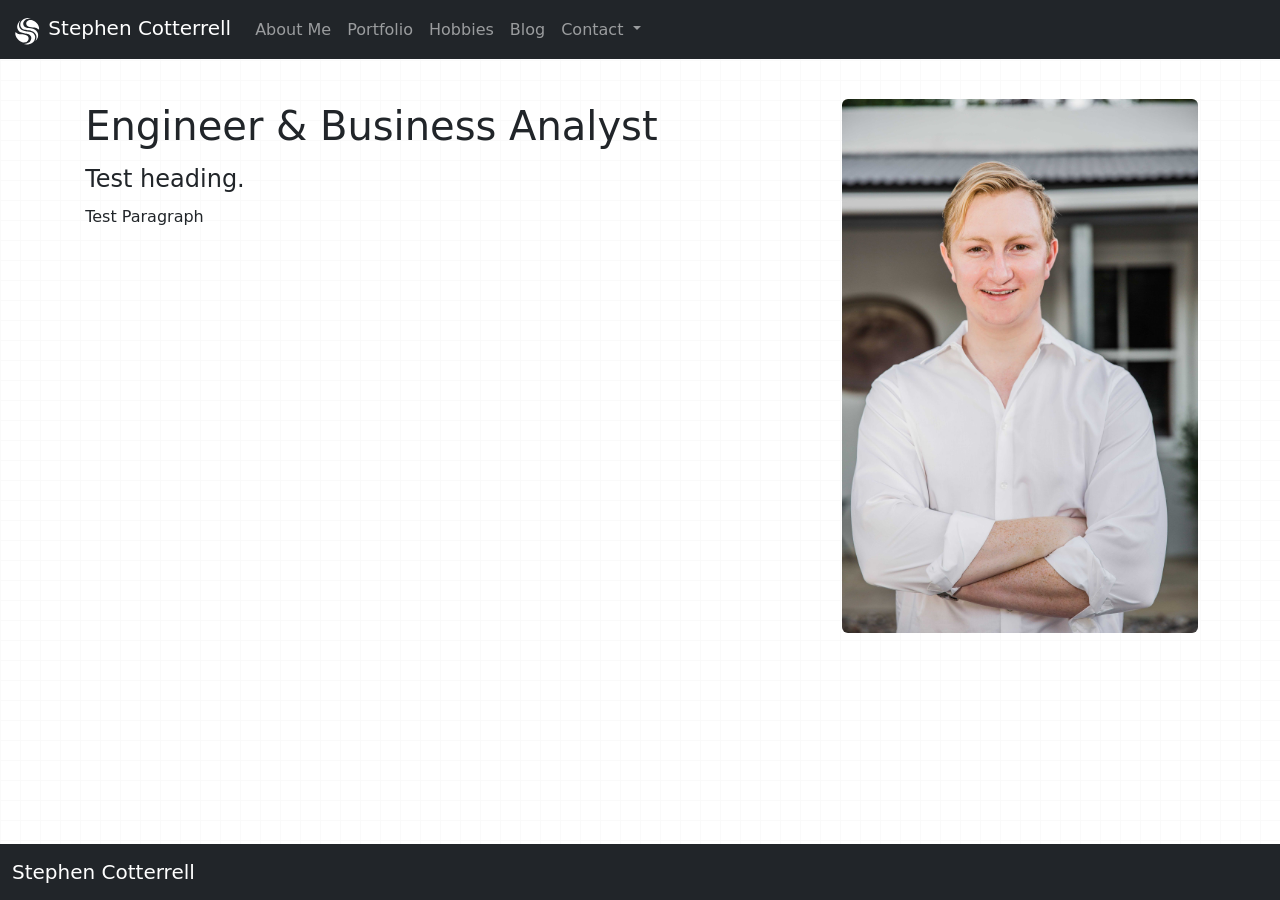
==== about.html @ fbc2c131 "Added about.html page" ====
<!DOCTYPE html>

<html lang="en">
    <head>
      <link href="https://cdn.jsdelivr.net/npm/bootstrap@5.2.3/dist/css/bootstrap.min.css" rel="stylesheet" integrity="sha384-rbsA2VBKQhggwzxH7pPCaAqO46MgnOM80zW1RWuH61DGLwZJEdK2Kadq2F9CUG65" crossorigin="anonymous">
      <link rel="icon" type="image/svg+xlm" sizes="32x32" href="/images/logoblack.svg">
      <script src="https://cdn.jsdelivr.net/npm/bootstrap@5.2.3/dist/js/bootstrap.bundle.min.js" integrity="sha384-kenU1KFdBIe4zVF0s0G1M5b4hcpxyD9F7jL+jjXkk+Q2h455rYXK/7HAuoJl+0I4" crossorigin="anonymous"></script>
      <link href="styles.css" rel="stylesheet">
      <meta name="viewport" content="width=device-width, initial-scale=1">
      <title>Stephen Cotterrell</title>
    </head>

    <body>
    <nav class="navbar navbar-dark sticky-top navbar-expand-lg bg-dark">
        <div class="container-fluid">
          <a class="navbar-brand" href="#">
          <img src="images/logowhite.svg" alt="Logo" width="30" height="30" class="d-inline-block align-text-top">
          Stephen Cotterrell
        </a>
          <button class="navbar-toggler" type="button" data-bs-toggle="collapse" data-bs-target="#navbarNav" aria-controls="navbarNav" aria-expanded="false" aria-label="Toggle navigation">
            <span class="navbar-toggler-icon"></span>
          </button>
          <div class="collapse navbar-collapse" id="navbarNav">
            <ul class="navbar-nav me-auto mb-2 mb-lg-0">
            <li class="nav-item">
                <a class="nav-link" href="/about.html">About Me</a>
              </li>
              <li class="nav-item">
                <a class="nav-link" href="/portfolio.html">Portfolio</a>
              </li>
              <li class="nav-item">
                <a class="nav-link" href="/hobbies.html">Hobbies</a>
              </li>
              <li class="nav-item">
                <a class="nav-link" href="/blog.html">Blog</a>
              </li>
              <li class="nav-item dropdown">
                <a class="nav-link dropdown-toggle" href="#" role="button" data-bs-toggle="dropdown" aria-expanded="false">
                  Contact
                </a>
                <ul class="dropdown-menu">
                  <li><a class="dropdown-item" href="#">Email</a></li>
                  <li><a class="dropdown-item" href="#">LinkedIn</a></li>
                  <li><a class="dropdown-item" href="#">Another action</a></li>
                  <li><hr class="dropdown-divider"></li>
                  <li><a class="dropdown-item" href="/contact.html">Contact Page</a></li>
                </ul>
              </li>
            </ul>
          </div>
        </div>
      </nav>

      <div class="main-content">
        <div class="container mt-4">
          <div class="row">
              <div class="col-12 col-lg-8">
                  <h1 class="text-start custom-text-wrap">Engineer & Business Analyst</h1>
                  <h4 class="text-start custom-text-wrap">Test heading.</h4>
                  <p class="custom-paragraph-wrap">Test Paragraph</p>
              </div>
              <div class="col-12 col-lg-4">
                  <img src="/photos/LinkedInProfilePic2.jpg" class="rounded img-fluid" alt="Stephen standing in front of a building">
              </div>
          </div>
      </div>
      </div>

      <nav class="navbar navbar-dark fixed-bottom bg-dark">
        <div class="container-fluid">
          <a class="navbar-brand" href="#">Stephen Cotterrell</a>
        </div>
      </nav>
    </body>
</html>
---- styles.css ----
body {
  background-size: 20px 20px;
  background-image:
    linear-gradient(to right, rgb(250,250,250) 1px, transparent 1px),
    linear-gradient(to bottom, rgb(250,250,250) 1px, transparent 1px);
}

.custom-text-wrap {
word-wrap: break-word;
text-align: justify;
margin-right: 1em;
padding: 0.2rem;
}

.custom-paragraph-wrap {
word-wrap: break-word;
text-align: justify;
margin-right: 1em;
padding: 0.2rem;
padding-top: 0;
padding-bottom: 0;
}

.custom-flex-column {
max-width: 800px;
width: 100%;
}

@media (max-width: 768px) {
.custom-flex-column {
    max-width: 100%;
}
}

.img-fluid {
width: 100%;
max-width: 100%;
height: auto;
aspect-ratio: 16:9;
}

.main-content {
  padding-bottom: 100px;
  padding-top: 1em;
}

.accordion {
  --bs-accordion-active-bg: grey;
  --bs-accordion-active-color: #ffffff;
  --bs-accordion-btn-color: black;
  --bs-accordion-btn-focus-box-shadow: none;
  --bs-accordion-icon-active-color: red;
}

.accordion-button::after {
  background-image: url("data:image/svg+xml,%3Csvg xmlns='http://www.w3.org/2000/svg' width='16' height='16' fill='currentColor' class='bi bi-plus' viewBox='0 0 16 16'%3E%3Cpath d='M8 4a.5.5 0 0 1 .5.5v3h3a.5.5 0 0 1 0 1h-3v3a.5.5 0 0 1-1 0v-3h-3a.5.5 0 0 1 0-1h3v-3A.5.5 0 0 1 8 4z'/%3E%3C/svg%3E");
  transition: all 0.5s;
}
.accordion-button:not(.collapsed)::after {
  background-image: url("data:image/svg+xml,%3Csvg xmlns='http://www.w3.org/2000/svg' width='16' height='16' fill='currentColor' class='bi bi-dash' viewBox='0 0 16 16'%3E%3Cpath d='M4 8a.5.5 0 0 1 .5-.5h7a.5.5 0 0 1 0 1h-7A.5.5 0 0 1 4 8z'/%3E%3C/svg%3E");
}

.video-container {
  align-items: center;
  justify-content: center;
  display: flex;
  padding: 1em;

}

.iframe {
  border: 0;
}
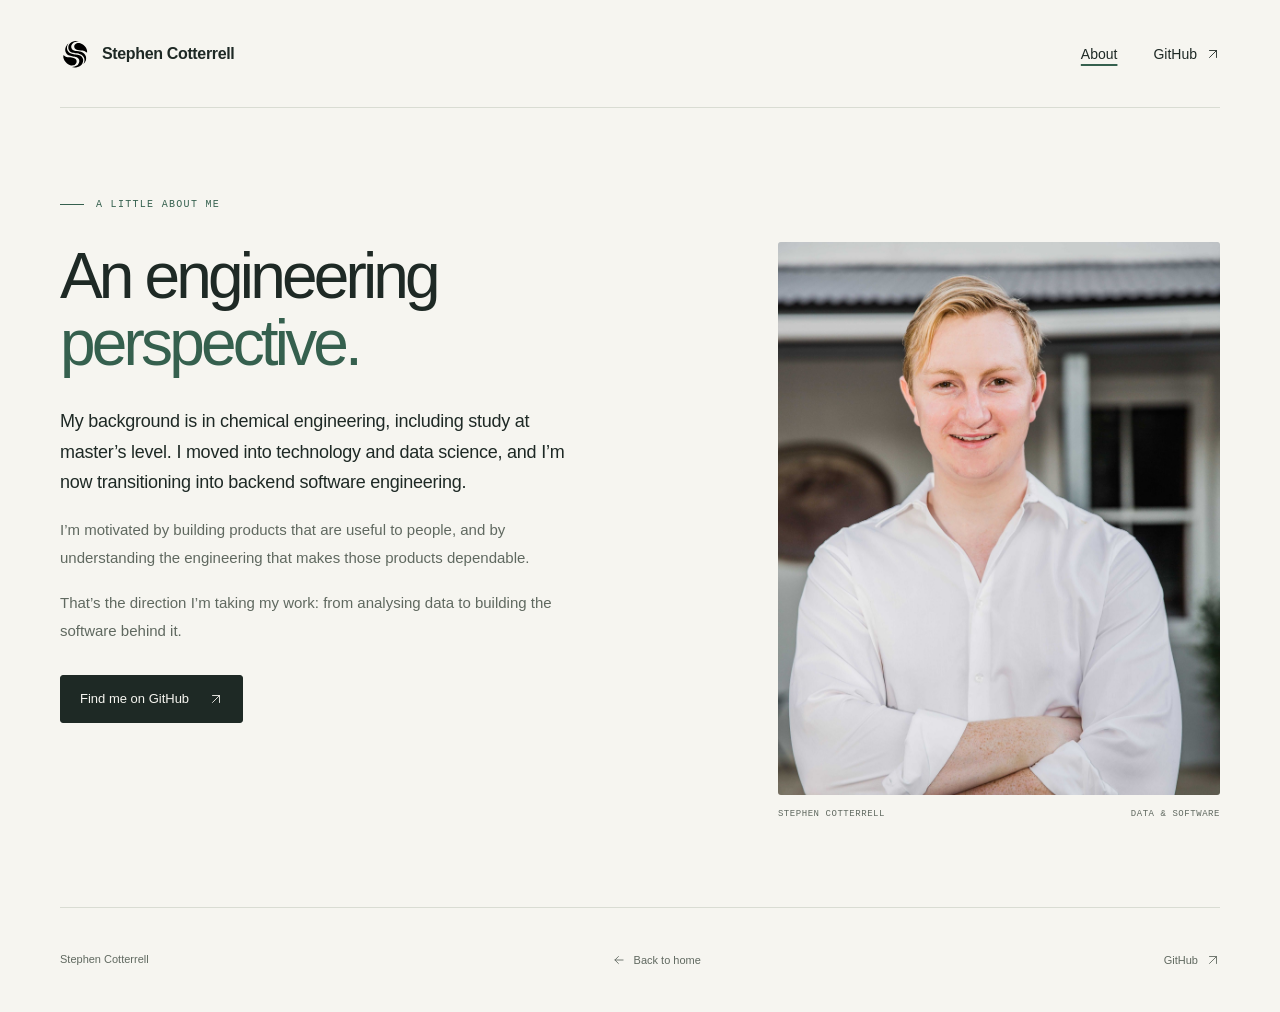
==== commit ee29f9b9: "Refresh personal website presentation and backend engineering introduction" ====
--- a/about.html
+++ b/about.html
@@ -1,75 +1,52 @@
-<!DOCTYPE html>
+<!doctype html>
+<html lang="en">
+<head>
+  <meta charset="utf-8">
+  <meta name="viewport" content="width=device-width, initial-scale=1">
+  <meta name="description" content="About Stephen Cotterrell: a background in chemical engineering and data science, with a focus on backend software engineering.">
+  <meta name="theme-color" content="#f6f5f0">
+  <title>About · Stephen Cotterrell</title>
+  <link rel="icon" href="images/logoblack.svg" type="image/svg+xml">
+  <link rel="stylesheet" href="styles.css">
+</head>
+<body>
+  <a class="skip-link" href="#main">Skip to content</a>
+  <header class="site-header wrap">
+    <a class="brand" href="index.html" aria-label="Stephen Cotterrell, home">
+      <img src="images/logoblack.svg" alt="" width="30" height="30">
+      <span>Stephen Cotterrell</span>
+    </a>
+    <nav aria-label="Main navigation">
+      <a href="about.html" aria-current="page">About</a>
+      <a href="https://github.com/StephenCotterrell">GitHub <svg class="icon" aria-hidden="true" viewBox="0 0 24 24"><path d="M6 18 18 6M6 6h12v12"/></svg></a>
+    </nav>
+  </header>
 
-<html lang="en">
-    <head>
-      <link href="https://cdn.jsdelivr.net/npm/bootstrap@5.2.3/dist/css/bootstrap.min.css" rel="stylesheet" integrity="sha384-rbsA2VBKQhggwzxH7pPCaAqO46MgnOM80zW1RWuH61DGLwZJEdK2Kadq2F9CUG65" crossorigin="anonymous">
-      <link rel="icon" type="image/svg+xlm" sizes="32x32" href="/images/logoblack.svg">
-      <script src="https://cdn.jsdelivr.net/npm/bootstrap@5.2.3/dist/js/bootstrap.bundle.min.js" integrity="sha384-kenU1KFdBIe4zVF0s0G1M5b4hcpxyD9F7jL+jjXkk+Q2h455rYXK/7HAuoJl+0I4" crossorigin="anonymous"></script>
-      <link href="styles.css" rel="stylesheet">
-      <meta name="viewport" content="width=device-width, initial-scale=1">
-      <title>Stephen Cotterrell</title>
-    </head>
+  <main id="main" class="wrap">
+    <section class="about-layout" aria-labelledby="about-heading">
+      <div class="about-copy">
+        <p class="eyebrow"><span class="eyebrow-line" aria-hidden="true"></span> A little about me</p>
+        <h1 id="about-heading">An engineering<br><span>perspective.</span></h1>
+        <div class="prose">
+          <p class="intro">My background is in chemical engineering, including study at master’s level. I moved into technology and data science, and I’m now transitioning into backend software engineering.</p>
+          <p>I’m motivated by building products that are useful to people, and by understanding the engineering that makes those products dependable.</p>
+          <p>That’s the direction I’m taking my work: from analysing data to building the software behind it.</p>
+        </div>
+        <a class="button" href="https://github.com/StephenCotterrell">Find me on GitHub <svg class="icon" aria-hidden="true" viewBox="0 0 24 24"><path d="M6 18 18 6M6 6h12v12"/></svg></a>
+      </div>
+      <figure class="portrait about-portrait">
+        <div class="portrait-frame">
+          <img src="photos/LinkedInProfilePic2.jpg" alt="Stephen Cotterrell standing outside a building" width="1920" height="2880">
+        </div>
+        <figcaption><span>Stephen Cotterrell</span><span class="caption-note">Data & software</span></figcaption>
+      </figure>
+    </section>
+  </main>
 
-    <body>
-    <nav class="navbar navbar-dark sticky-top navbar-expand-lg bg-dark">
-        <div class="container-fluid">
-          <a class="navbar-brand" href="#">
-          <img src="images/logowhite.svg" alt="Logo" width="30" height="30" class="d-inline-block align-text-top">
-          Stephen Cotterrell
-        </a>
-          <button class="navbar-toggler" type="button" data-bs-toggle="collapse" data-bs-target="#navbarNav" aria-controls="navbarNav" aria-expanded="false" aria-label="Toggle navigation">
-            <span class="navbar-toggler-icon"></span>
-          </button>
-          <div class="collapse navbar-collapse" id="navbarNav">
-            <ul class="navbar-nav me-auto mb-2 mb-lg-0">
-            <li class="nav-item">
-                <a class="nav-link" href="/about.html">About Me</a>
-              </li>
-              <li class="nav-item">
-                <a class="nav-link" href="/portfolio.html">Portfolio</a>
-              </li>
-              <li class="nav-item">
-                <a class="nav-link" href="/hobbies.html">Hobbies</a>
-              </li>
-              <li class="nav-item">
-                <a class="nav-link" href="/blog.html">Blog</a>
-              </li>
-              <li class="nav-item dropdown">
-                <a class="nav-link dropdown-toggle" href="#" role="button" data-bs-toggle="dropdown" aria-expanded="false">
-                  Contact
-                </a>
-                <ul class="dropdown-menu">
-                  <li><a class="dropdown-item" href="#">Email</a></li>
-                  <li><a class="dropdown-item" href="#">LinkedIn</a></li>
-                  <li><a class="dropdown-item" href="#">Another action</a></li>
-                  <li><hr class="dropdown-divider"></li>
-                  <li><a class="dropdown-item" href="/contact.html">Contact Page</a></li>
-                </ul>
-              </li>
-            </ul>
-          </div>
-        </div>
-      </nav>
-
-      <div class="main-content">
-        <div class="container mt-4">
-          <div class="row">
-              <div class="col-12 col-lg-8">
-                  <h1 class="text-start custom-text-wrap">Engineer & Business Analyst</h1>
-                  <h4 class="text-start custom-text-wrap">Test heading.</h4>
-                  <p class="custom-paragraph-wrap">Test Paragraph</p>
-              </div>
-              <div class="col-12 col-lg-4">
-                  <img src="/photos/LinkedInProfilePic2.jpg" class="rounded img-fluid" alt="Stephen standing in front of a building">
-              </div>
-          </div>
-      </div>
-      </div>
-
-      <nav class="navbar navbar-dark fixed-bottom bg-dark">
-        <div class="container-fluid">
-          <a class="navbar-brand" href="#">Stephen Cotterrell</a>
-        </div>
-      </nav>
-    </body>
-</html>+  <footer class="site-footer wrap">
+    <p>Stephen Cotterrell</p>
+    <a href="index.html"><svg class="icon" aria-hidden="true" viewBox="0 0 24 24"><path d="M19 12H5m6 6-6-6 6-6"/></svg> Back to home</a>
+    <a href="https://github.com/StephenCotterrell">GitHub <svg class="icon" aria-hidden="true" viewBox="0 0 24 24"><path d="M6 18 18 6M6 6h12v12"/></svg></a>
+  </footer>
+</body>
+</html>
--- a/styles.css
+++ b/styles.css
@@ -1,74 +1,113 @@
-
-body {
-  background-size: 20px 20px;
-  background-image:
-    linear-gradient(to right, rgb(250,250,250) 1px, transparent 1px),
-    linear-gradient(to bottom, rgb(250,250,250) 1px, transparent 1px);
+:root {
+  color-scheme: light;
+  --paper: #f6f5f0;
+  --ink: #1e2925;
+  --muted: #606960;
+  --accent: #35604e;
+  --rule: #d9dcd3;
+  --surface: #e8ebe3;
+  --sans: Inter, -apple-system, BlinkMacSystemFont, "Segoe UI", sans-serif;
+  --mono: "SFMono-Regular", Consolas, "Liberation Mono", monospace;
 }
 
-.custom-text-wrap {
-word-wrap: break-word;
-text-align: justify;
-margin-right: 1em;
-padding: 0.2rem;
+*, *::before, *::after { box-sizing: border-box; }
+html { scroll-behavior: smooth; }
+body { margin: 0; background: var(--paper); color: var(--ink); font-family: var(--sans); -webkit-font-smoothing: antialiased; }
+img { display: block; max-width: 100%; }
+.icon { width: 14px; height: 14px; flex-shrink: 0; fill: none; stroke: currentColor; stroke-width: 1.5; stroke-linecap: round; stroke-linejoin: round; }
+a { color: inherit; text-decoration: none; text-underline-offset: 5px; }
+a:hover { text-decoration: underline; }
+a:focus-visible { outline: 2px solid var(--accent); outline-offset: 6px; border-radius: 2px; }
+::selection { background: #cdded1; color: var(--ink); }
+.wrap { width: min(1160px, calc(100% - 96px)); margin-inline: auto; }
+.skip-link { position: fixed; z-index: 10; left: 16px; top: 12px; padding: 12px 20px; background: var(--ink); color: white; transform: translateY(-160%); }
+.skip-link:focus { transform: translateY(0); }
+
+.site-header { min-height: 108px; display: flex; align-items: center; justify-content: space-between; gap: 28px; border-bottom: 1px solid var(--rule); }
+.brand { display: inline-flex; align-items: center; gap: 12px; font-size: 16px; font-weight: 600; letter-spacing: -.35px; }
+.brand img { width: 30px; height: 30px; }
+.site-header nav { display: flex; align-items: center; gap: 36px; }
+.site-header nav a { display: inline-flex; align-items: center; gap: 9px; min-height: 44px; font-size: 14px; }
+.site-header nav a[aria-current="page"] { text-decoration: underline; text-decoration-color: var(--accent); text-decoration-thickness: 2px; }
+
+.hero { display: grid; grid-template-columns: minmax(0, 1.45fr) minmax(0, 1fr); align-items: center; gap: clamp(48px, 6vw, 88px); padding-block: 88px 78px; }
+.eyebrow { display: flex; align-items: center; gap: 12px; margin: 0 0 30px; font-family: var(--mono); font-size: 10px; font-weight: 500; line-height: 1.7; letter-spacing: 1.3px; text-transform: uppercase; color: var(--accent); }
+.eyebrow-line { display: block; width: 24px; height: 1px; background: var(--accent); flex-shrink: 0; }
+h1 { font-size: clamp(46px, 5.4vw, 72px); line-height: 1.04; letter-spacing: -.06em; font-weight: 500; margin: 0 0 30px; }
+h1 span { color: var(--accent); }
+.intro { font-size: 18px; line-height: 1.7; letter-spacing: -.25px; margin: 0 0 17px; max-width: 510px; }
+.supporting-copy { margin: 0; max-width: 455px; font-size: 15px; line-height: 1.8; color: var(--muted); }
+.hero-links { display: flex; align-items: center; flex-wrap: wrap; gap: 22px; margin-top: 32px; }
+.button { display: inline-flex; min-height: 48px; align-items: center; justify-content: center; gap: 20px; border: 1px solid var(--ink); background: var(--ink); color: var(--paper); padding: 13px 19px; font-size: 13px; font-weight: 500; border-radius: 3px; transition: background .15s ease; }
+.button:hover { background: var(--accent); border-color: var(--accent); text-decoration: none; }
+.text-link { display: inline-flex; align-items: center; gap: 10px; min-height: 44px; font-size: 13px; }
+.portrait { margin: 0; align-self: center; }
+.portrait-frame { aspect-ratio: 4 / 5; background: var(--surface); overflow: hidden; border-radius: 3px; }
+.portrait img { width: 100%; height: 100%; object-fit: cover; object-position: center 40%; }
+.portrait figcaption { display: flex; justify-content: space-between; gap: 16px; padding-top: 14px; font-family: var(--mono); font-size: 9px; letter-spacing: .55px; text-transform: uppercase; color: var(--muted); }
+.caption-note { text-align: right; }
+
+.perspective { display: grid; grid-template-columns: 1fr 1fr 1.3fr; border-top: 1px solid var(--rule); border-bottom: 1px solid var(--rule); padding-block: 28px; }
+.perspective-item + .perspective-item { border-left: 1px solid var(--rule); padding-left: 32px; }
+.small-label { font-family: var(--mono); text-transform: uppercase; letter-spacing: 1.2px; font-size: 9px; line-height: 1.6; color: var(--muted); }
+.perspective p { font-size: 14px; margin: 9px 0 0; line-height: 1.5; }
+.site-footer { display: flex; align-items: center; justify-content: space-between; gap: 24px; padding-block: 30px; color: var(--muted); font-size: 11px; }
+.site-footer p { margin: 0; line-height: 1.7; }
+.site-footer a { display: inline-flex; align-items: center; gap: 8px; min-height: 44px; }
+
+.about-layout { display: grid; grid-template-columns: minmax(0, 1.45fr) minmax(0, 1fr); gap: clamp(48px, 6vw, 88px); padding-block: 88px; border-bottom: 1px solid var(--rule); }
+.about-layout h1 { font-size: clamp(46px, 5vw, 66px); }
+.prose { margin-bottom: 30px; max-width: 530px; }
+.prose p:not(.intro) { color: var(--muted); font-size: 15px; line-height: 1.85; margin: 18px 0 0; }
+.about-portrait { align-self: start; margin-top: 46px; }
+
+@media (min-width: 1600px) {
+  .hero { padding-block: 110px 96px; }
 }
-
-.custom-paragraph-wrap {
-word-wrap: break-word;
-text-align: justify;
-margin-right: 1em;
-padding: 0.2rem;
-padding-top: 0;
-padding-bottom: 0;
+@media (max-width: 1000px) {
+  .wrap { width: calc(100% - 64px); }
+  .hero, .about-layout { gap: 40px; padding-block: 64px; }
+  .eyebrow { font-size: 9px; letter-spacing: .7px; gap: 8px; }
+  .eyebrow-line { width: 16px; }
+  h1 { font-size: 52px; }
+  .intro { font-size: 16px; }
+  .hero-links { gap: 12px 20px; }
 }
-
-.custom-flex-column {
-max-width: 800px;
-width: 100%;
+@media (max-width: 760px) {
+  .wrap { width: calc(100% - 48px); }
+  .site-header { min-height: 88px; gap: 20px; }
+  .brand { font-size: 14px; gap: 9px; }
+  .brand img { width: 26px; height: 26px; }
+  .site-header nav { gap: 18px; }
+  .site-header nav a { font-size: 12px; gap: 5px; }
+  .hero, .about-layout { grid-template-columns: 1fr; gap: 42px; padding-block: 52px 40px; }
+  .eyebrow { margin-bottom: 24px; }
+  h1, .about-layout h1 { font-size: clamp(42px, 8.2vw, 60px); letter-spacing: -.055em; margin-bottom: 24px; }
+  .intro { font-size: 17px; max-width: 550px; }
+  .supporting-copy { font-size: 14px; max-width: 500px; }
+  .hero-links { margin-top: 26px; gap: 16px 22px; }
+  .portrait { width: min(100%, 420px); margin: 0; }
+  .portrait-frame { aspect-ratio: 1 / 1; }
+  .portrait img { object-position: center 30%; }
+  .perspective { grid-template-columns: 1fr; padding-block: 0; }
+  .perspective-item { display: grid; grid-template-columns: 100px minmax(0, 1fr); align-items: baseline; gap: 16px; padding-block: 20px; }
+  .perspective-item + .perspective-item { border-left: 0; border-top: 1px solid var(--rule); padding-left: 0; }
+  .perspective p { margin: 0; font-size: 13px; }
+  .site-footer { flex-wrap: wrap; gap: 2px 16px; padding-block: 20px; font-size: 10px; }
+  .site-footer p:nth-child(2) { order: 3; flex-basis: 100%; }
+  .about-portrait { margin-top: 0; }
 }
-
-@media (max-width: 768px) {
-.custom-flex-column {
-    max-width: 100%;
+@media (max-width: 380px) {
+  .wrap { width: calc(100% - 36px); }
+  .brand { font-size: 12px; }
+  .brand img { width: 23px; height: 23px; }
+  .site-header nav { gap: 12px; }
+  .site-header nav a { font-size: 11px; }
+  .eyebrow { font-size: 8px; letter-spacing: .55px; }
+  h1, .about-layout h1 { font-size: 40px; }
+  .hero-links { gap: 10px 16px; }
 }
+@media (prefers-reduced-motion: reduce) {
+  html { scroll-behavior: auto; }
+  *, *::before, *::after { transition: none !important; }
 }
-
-.img-fluid {
-width: 100%;
-max-width: 100%;
-height: auto;
-aspect-ratio: 16:9;
-}
-
-.main-content {
-  padding-bottom: 100px;
-  padding-top: 1em;
-}
-
-.accordion {
-  --bs-accordion-active-bg: grey;
-  --bs-accordion-active-color: #ffffff;
-  --bs-accordion-btn-color: black;
-  --bs-accordion-btn-focus-box-shadow: none;
-  --bs-accordion-icon-active-color: red;
-}
-
-.accordion-button::after {
-  background-image: url("data:image/svg+xml,%3Csvg xmlns='http://www.w3.org/2000/svg' width='16' height='16' fill='currentColor' class='bi bi-plus' viewBox='0 0 16 16'%3E%3Cpath d='M8 4a.5.5 0 0 1 .5.5v3h3a.5.5 0 0 1 0 1h-3v3a.5.5 0 0 1-1 0v-3h-3a.5.5 0 0 1 0-1h3v-3A.5.5 0 0 1 8 4z'/%3E%3C/svg%3E");
-  transition: all 0.5s;
-}
-.accordion-button:not(.collapsed)::after {
-  background-image: url("data:image/svg+xml,%3Csvg xmlns='http://www.w3.org/2000/svg' width='16' height='16' fill='currentColor' class='bi bi-dash' viewBox='0 0 16 16'%3E%3Cpath d='M4 8a.5.5 0 0 1 .5-.5h7a.5.5 0 0 1 0 1h-7A.5.5 0 0 1 4 8z'/%3E%3C/svg%3E");
-}
-
-.video-container {
-  align-items: center;
-  justify-content: center;
-  display: flex;
-  padding: 1em;
-
-}
-
-.iframe {
-  border: 0;
-}
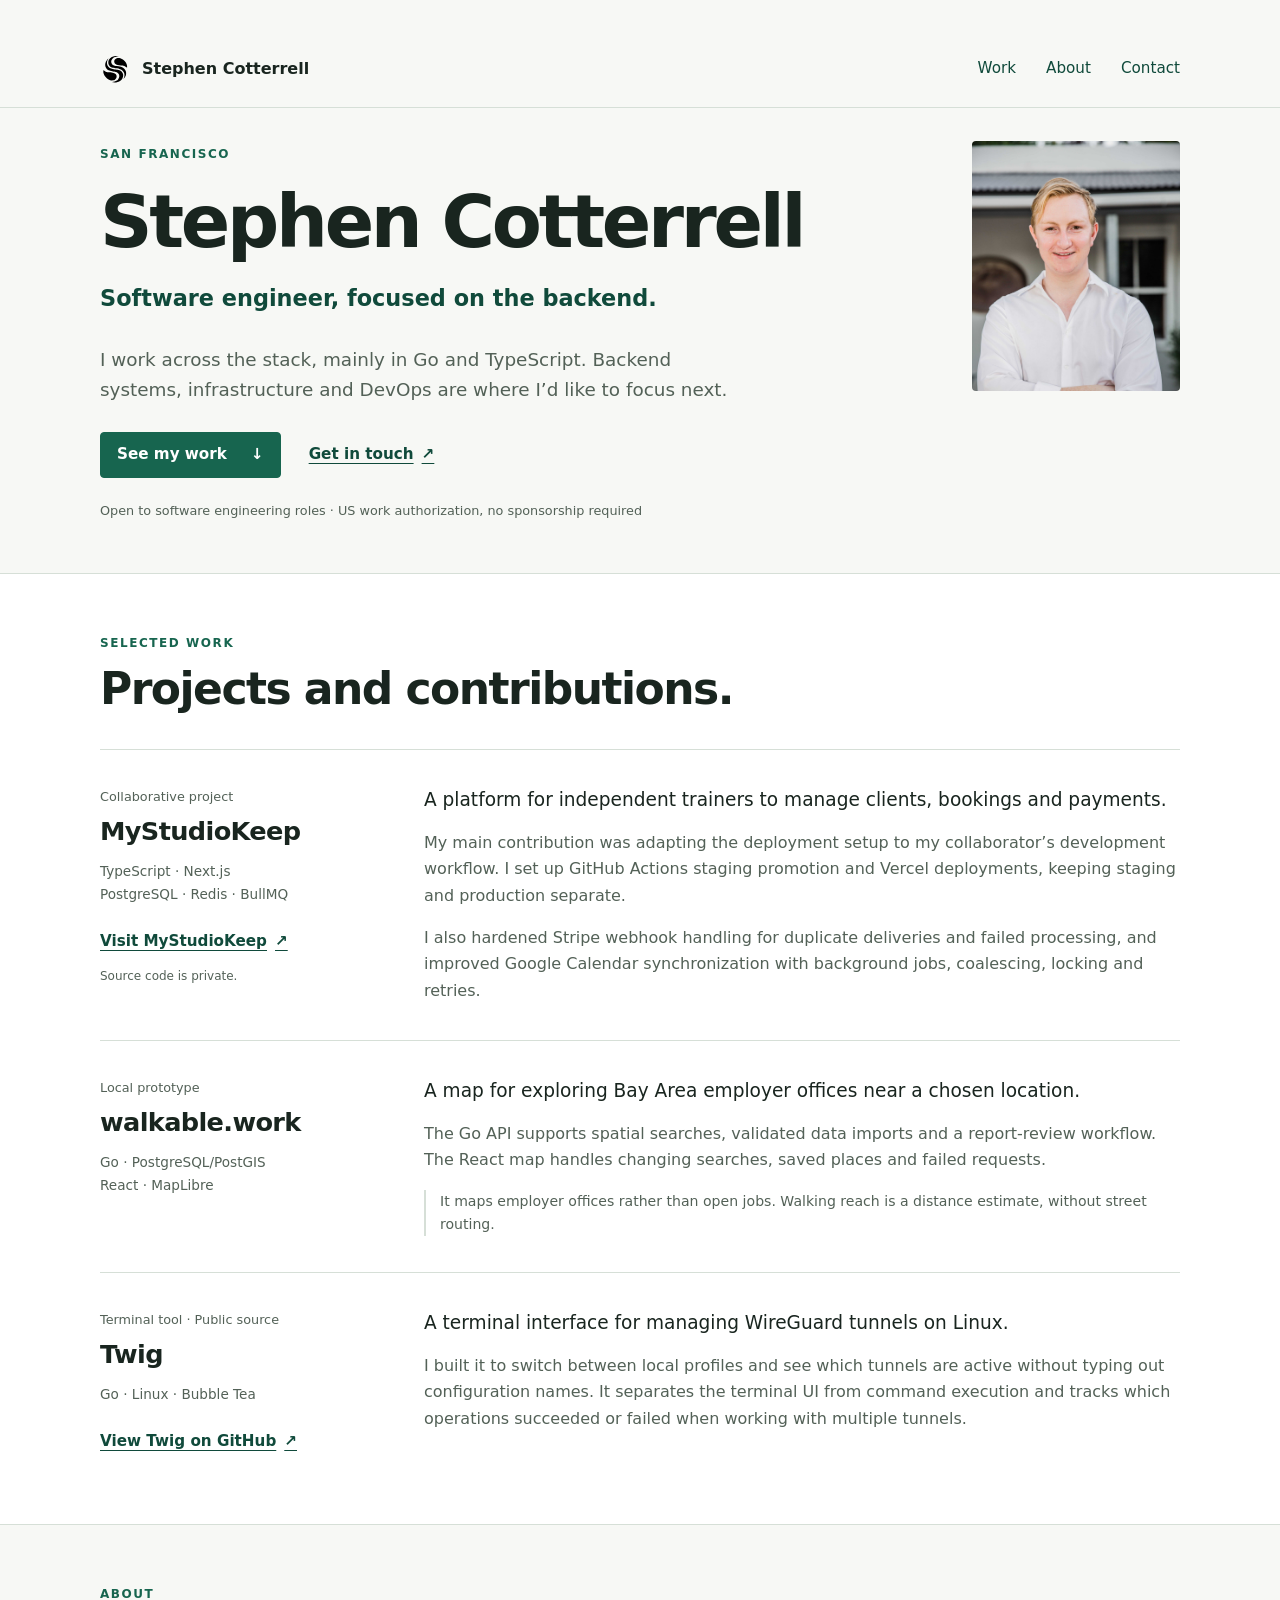
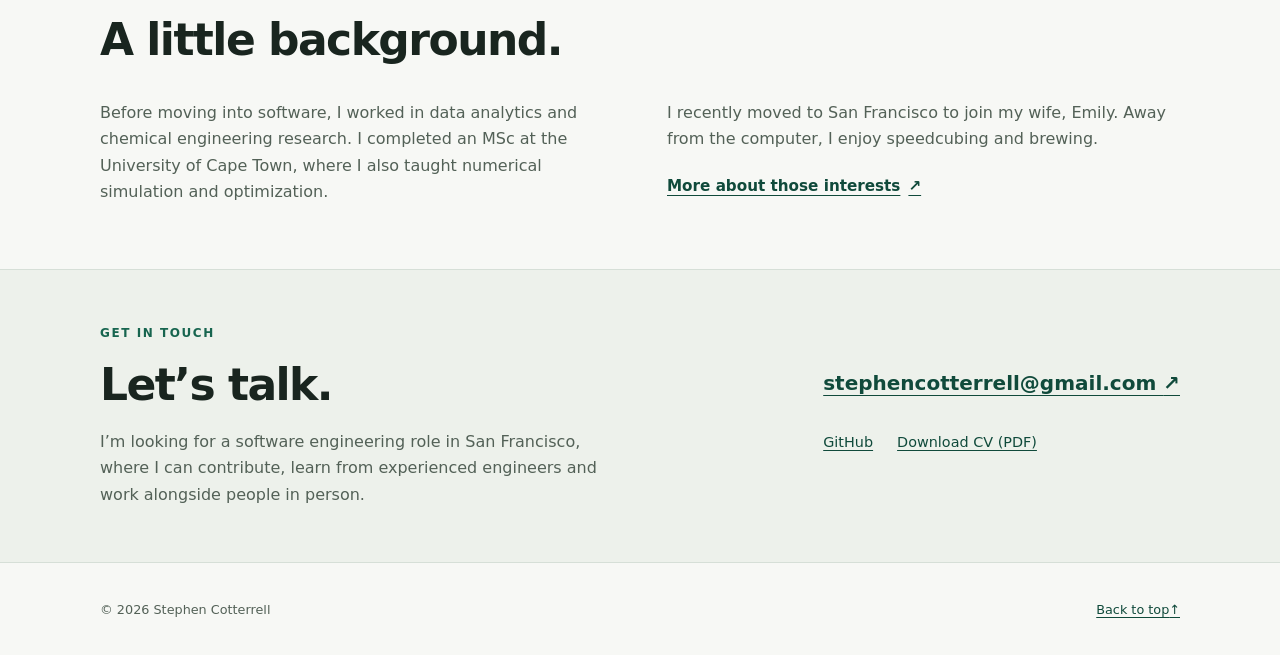
==== commit 4a042ddc: "Publish software engineering portfolio and selected project work" ====
--- a/about.html
+++ b/about.html
@@ -1,52 +1,15 @@
-<!doctype html>
+<!DOCTYPE html>
 <html lang="en">
-<head>
-  <meta charset="utf-8">
-  <meta name="viewport" content="width=device-width, initial-scale=1">
-  <meta name="description" content="About Stephen Cotterrell: a background in chemical engineering and data science, with a focus on backend software engineering.">
-  <meta name="theme-color" content="#f6f5f0">
-  <title>About · Stephen Cotterrell</title>
-  <link rel="icon" href="images/logoblack.svg" type="image/svg+xml">
-  <link rel="stylesheet" href="styles.css">
-</head>
-<body>
-  <a class="skip-link" href="#main">Skip to content</a>
-  <header class="site-header wrap">
-    <a class="brand" href="index.html" aria-label="Stephen Cotterrell, home">
-      <img src="images/logoblack.svg" alt="" width="30" height="30">
-      <span>Stephen Cotterrell</span>
-    </a>
-    <nav aria-label="Main navigation">
-      <a href="about.html" aria-current="page">About</a>
-      <a href="https://github.com/StephenCotterrell">GitHub <svg class="icon" aria-hidden="true" viewBox="0 0 24 24"><path d="M6 18 18 6M6 6h12v12"/></svg></a>
-    </nav>
-  </header>
-
-  <main id="main" class="wrap">
-    <section class="about-layout" aria-labelledby="about-heading">
-      <div class="about-copy">
-        <p class="eyebrow"><span class="eyebrow-line" aria-hidden="true"></span> A little about me</p>
-        <h1 id="about-heading">An engineering<br><span>perspective.</span></h1>
-        <div class="prose">
-          <p class="intro">My background is in chemical engineering, including study at master’s level. I moved into technology and data science, and I’m now transitioning into backend software engineering.</p>
-          <p>I’m motivated by building products that are useful to people, and by understanding the engineering that makes those products dependable.</p>
-          <p>That’s the direction I’m taking my work: from analysing data to building the software behind it.</p>
-        </div>
-        <a class="button" href="https://github.com/StephenCotterrell">Find me on GitHub <svg class="icon" aria-hidden="true" viewBox="0 0 24 24"><path d="M6 18 18 6M6 6h12v12"/></svg></a>
-      </div>
-      <figure class="portrait about-portrait">
-        <div class="portrait-frame">
-          <img src="photos/LinkedInProfilePic2.jpg" alt="Stephen Cotterrell standing outside a building" width="1920" height="2880">
-        </div>
-        <figcaption><span>Stephen Cotterrell</span><span class="caption-note">Data & software</span></figcaption>
-      </figure>
-    </section>
-  </main>
-
-  <footer class="site-footer wrap">
-    <p>Stephen Cotterrell</p>
-    <a href="index.html"><svg class="icon" aria-hidden="true" viewBox="0 0 24 24"><path d="M19 12H5m6 6-6-6 6-6"/></svg> Back to home</a>
-    <a href="https://github.com/StephenCotterrell">GitHub <svg class="icon" aria-hidden="true" viewBox="0 0 24 24"><path d="M6 18 18 6M6 6h12v12"/></svg></a>
-  </footer>
-</body>
+  <head>
+    <meta charset="utf-8">
+    <meta name="viewport" content="width=device-width, initial-scale=1">
+    <meta http-equiv="refresh" content="0; url=/#about">
+    <link rel="canonical" href="https://stephencotterrell.com/#about">
+    <title>About Stephen Cotterrell | Software Engineer in San Francisco</title>
+  </head>
+  <body>
+    <main>
+      <p><a href="/#about">Continue to Stephen Cotterrell's about section.</a></p>
+    </main>
+  </body>
 </html>
